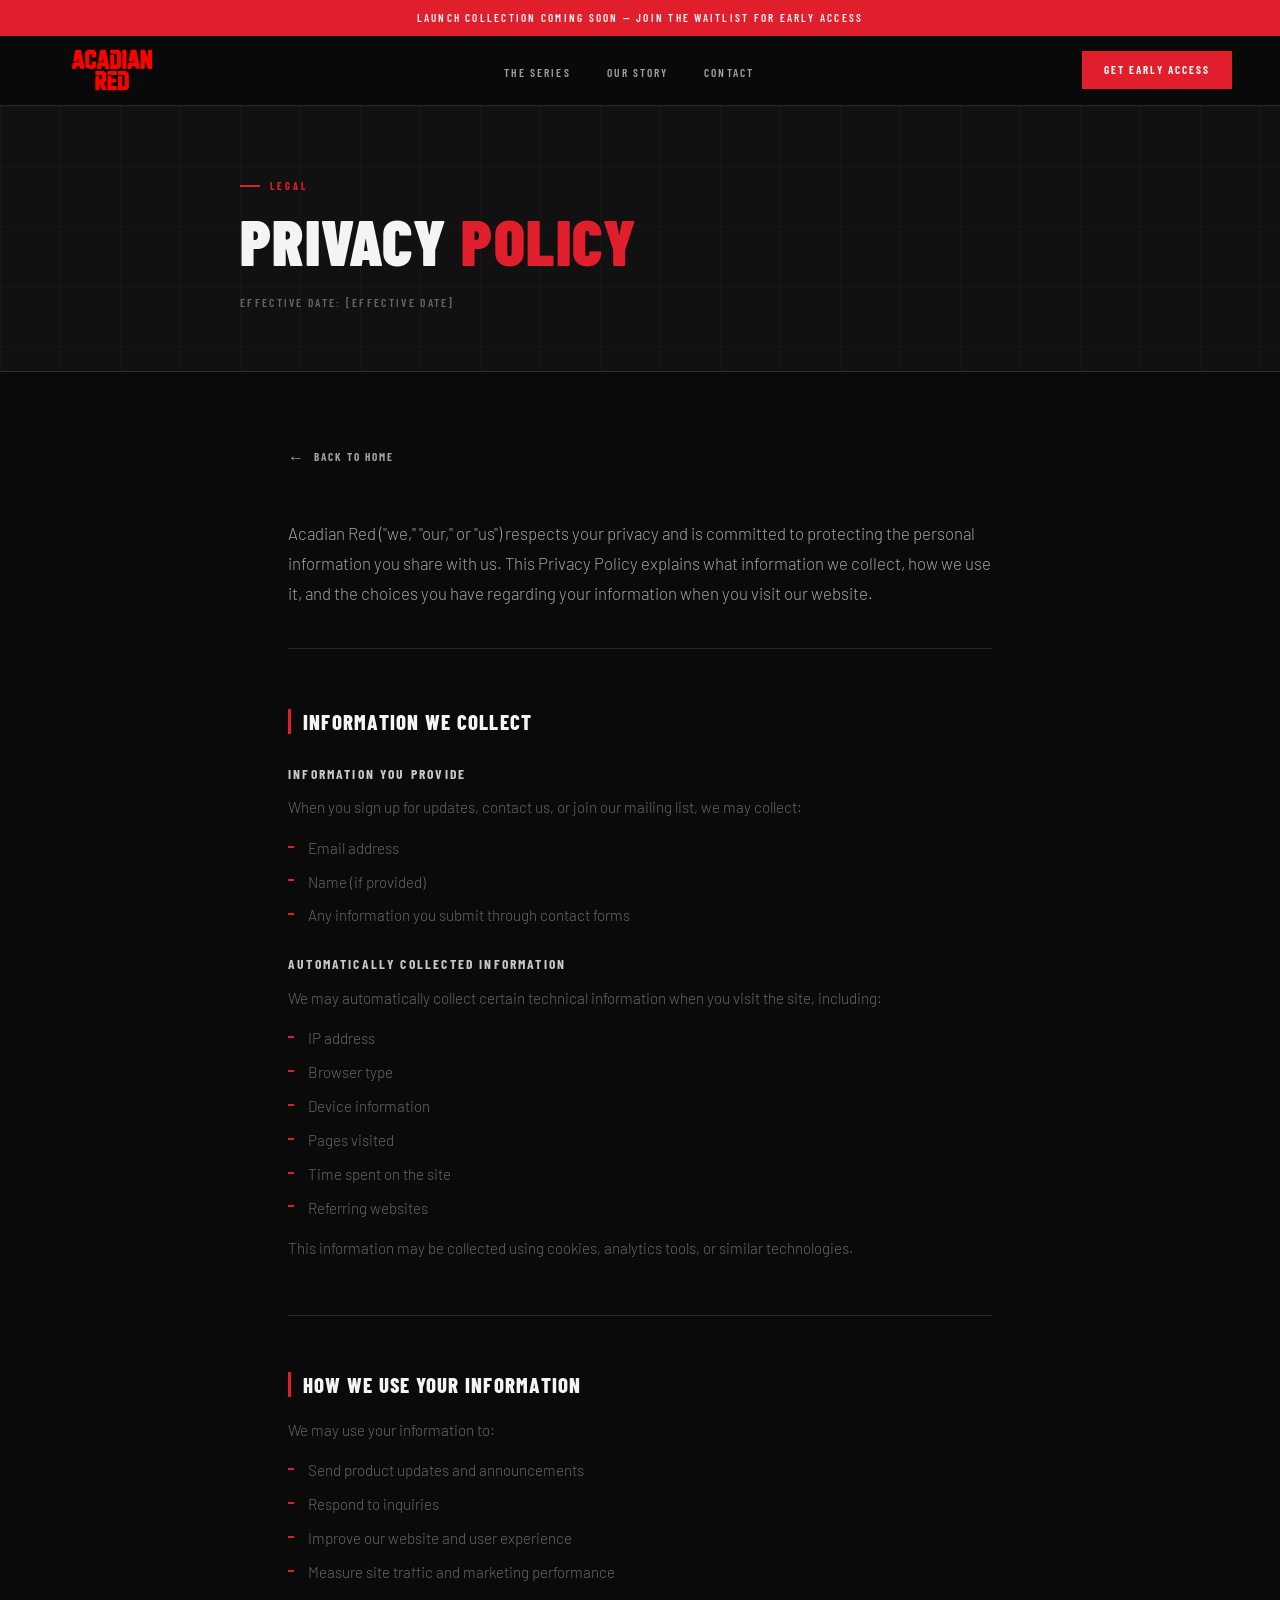
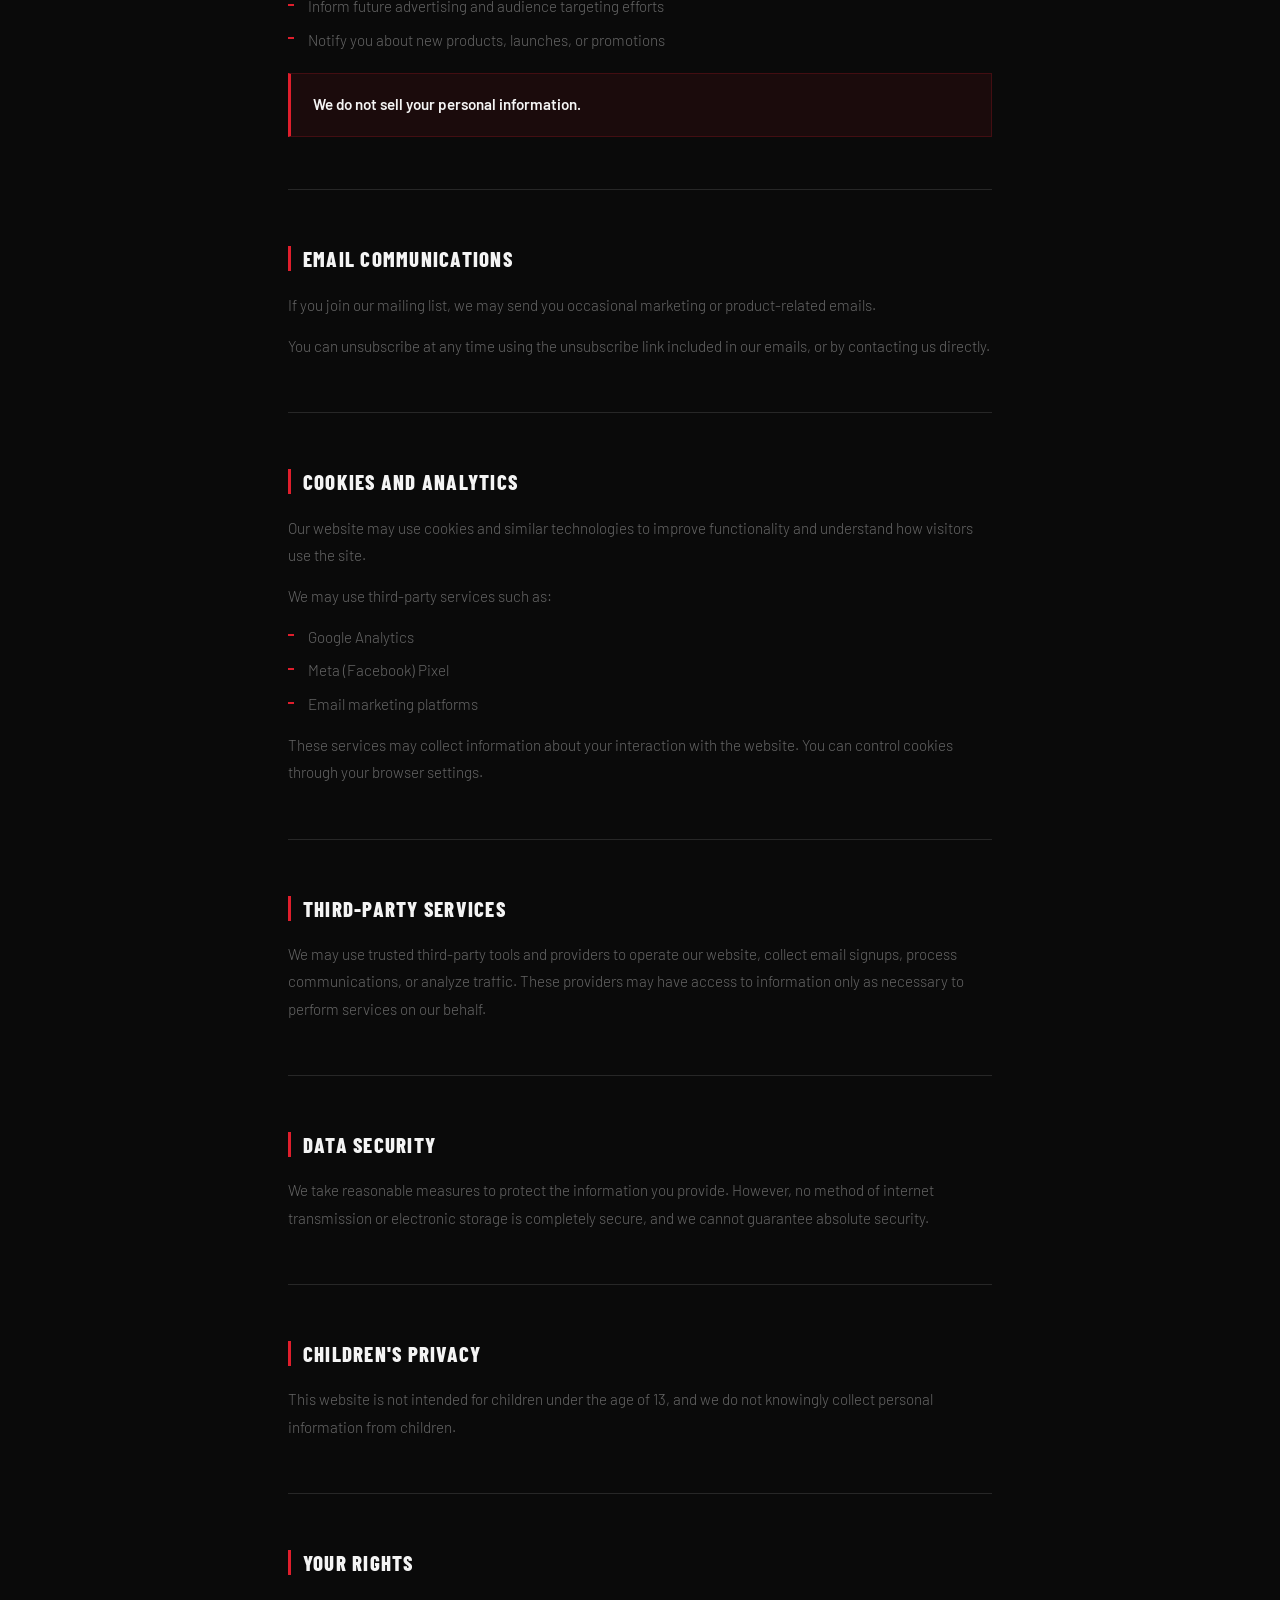
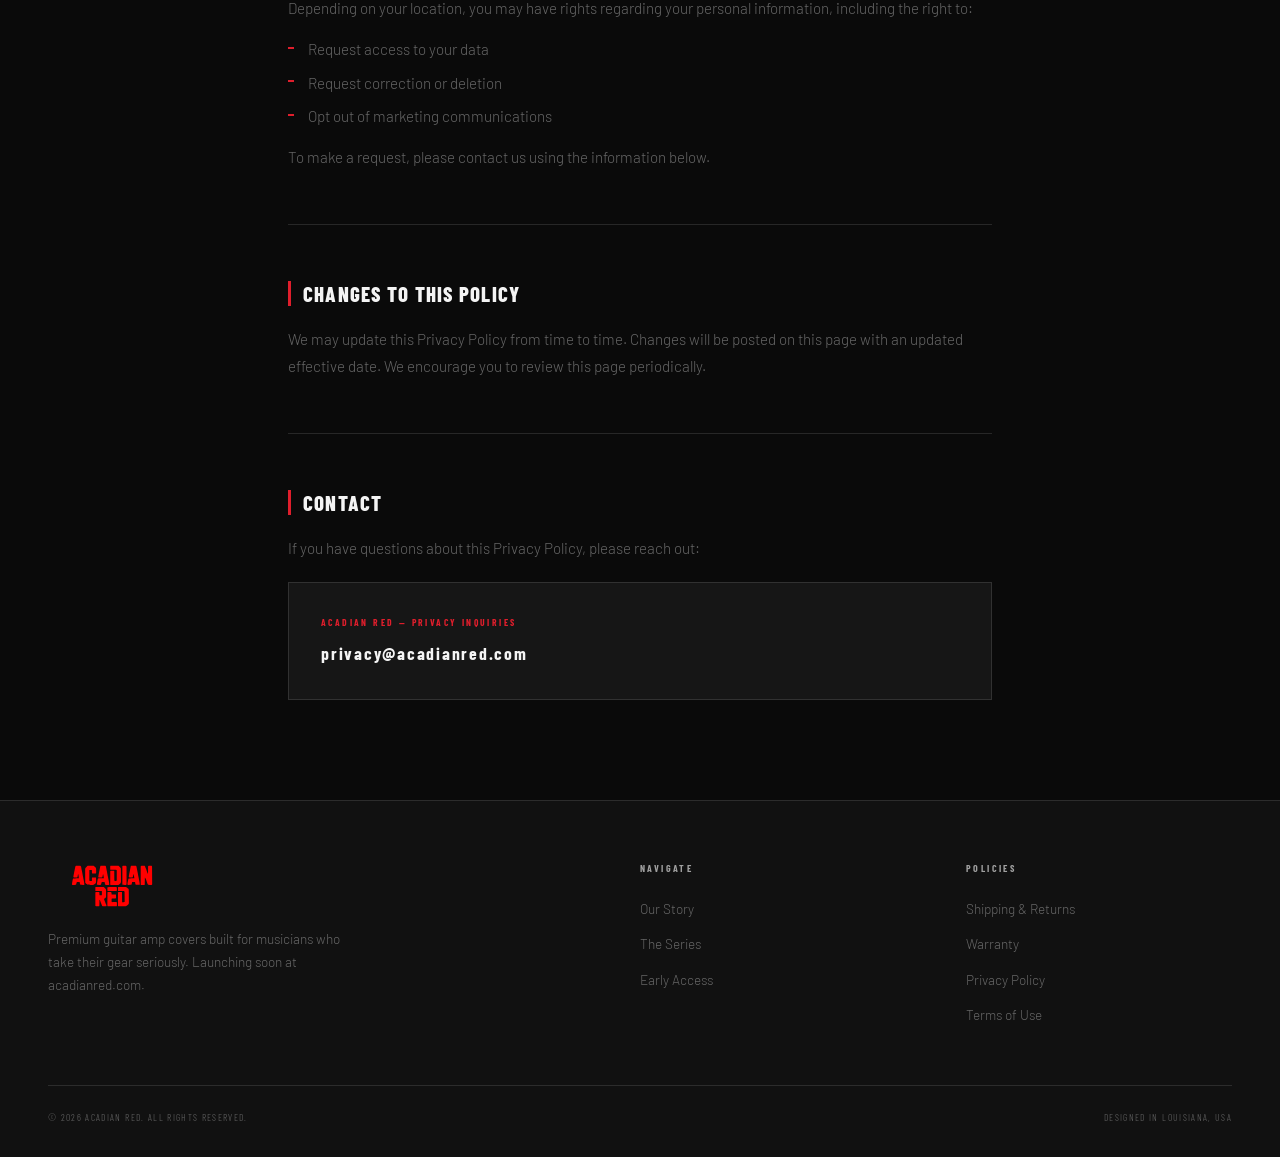
==== privacy-policy.html @ 5ce3f879 "Add privacy policy HTML file" ====
<!DOCTYPE html>
<html lang="en">
<head>
  <meta charset="UTF-8" />
  <meta name="viewport" content="width=device-width, initial-scale=1.0" />
  <title>Privacy Policy | Acadian Red</title>
  <meta name="description" content="Acadian Red Privacy Policy — how we collect, use, and protect your information." />

  <link rel="preconnect" href="https://fonts.googleapis.com" />
  <link rel="preconnect" href="https://fonts.gstatic.com" crossorigin />
  <link href="https://fonts.googleapis.com/css2?family=Barlow+Condensed:wght@300;400;500;600;700;800;900&family=Barlow:wght@300;400;500;600&display=swap" rel="stylesheet" />

  <link rel="stylesheet" href="styles.css" />

  <style>
    /* ── PAGE-SPECIFIC STYLES ───────────────────── */

    .policy-hero {
      background: var(--black-mid);
      border-bottom: 1px solid var(--silver-line);
      padding: 72px 48px 60px;
      position: relative;
      overflow: hidden;
    }

    .policy-hero::before {
      content: '';
      position: absolute;
      inset: 0;
      background-image:
        linear-gradient(rgba(200,200,200,0.03) 1px, transparent 1px),
        linear-gradient(90deg, rgba(200,200,200,0.03) 1px, transparent 1px);
      background-size: 60px 60px;
      pointer-events: none;
    }

    .policy-hero-inner {
      max-width: 800px;
      margin: 0 auto;
      position: relative;
      z-index: 1;
    }

    .policy-hero .section-label {
      margin-bottom: 14px;
    }

    .policy-hero h1 {
      font-family: var(--font-head);
      font-size: clamp(2.4rem, 5vw, 4rem);
      font-weight: 900;
      text-transform: uppercase;
      letter-spacing: 0.02em;
      color: var(--white);
      line-height: 1;
      margin-bottom: 20px;
    }

    .policy-hero h1 span { color: var(--red); }

    .policy-effective {
      font-family: var(--font-head);
      font-size: 0.72rem;
      font-weight: 600;
      letter-spacing: 0.2em;
      text-transform: uppercase;
      color: var(--smoke);
    }

    /* ── POLICY BODY ────────────────────────────── */
    .policy-body {
      max-width: 800px;
      margin: 0 auto;
      padding: 72px 48px 100px;
    }

    .policy-intro {
      font-size: 1.05rem;
      color: var(--silver-mid);
      line-height: 1.8;
      margin-bottom: 56px;
      padding-bottom: 40px;
      border-bottom: 1px solid var(--silver-line);
    }

    /* Section blocks */
    .policy-section {
      margin-bottom: 52px;
    }

    .policy-section:last-child {
      margin-bottom: 0;
    }

    .policy-section-title {
      font-family: var(--font-head);
      font-size: 1.3rem;
      font-weight: 800;
      letter-spacing: 0.06em;
      text-transform: uppercase;
      color: var(--white);
      margin-bottom: 16px;
      display: flex;
      align-items: center;
      gap: 12px;
    }

    .policy-section-title::before {
      content: '';
      display: block;
      width: 3px;
      height: 1.2em;
      background: var(--red);
      flex-shrink: 0;
    }

    .policy-subsection-title {
      font-family: var(--font-head);
      font-size: 0.85rem;
      font-weight: 700;
      letter-spacing: 0.16em;
      text-transform: uppercase;
      color: var(--silver);
      margin-bottom: 10px;
      margin-top: 24px;
    }

    .policy-text {
      font-size: 0.95rem;
      color: var(--smoke);
      line-height: 1.8;
      margin-bottom: 14px;
    }

    .policy-text:last-child { margin-bottom: 0; }

    .policy-list {
      list-style: none;
      margin: 10px 0 14px;
      display: flex;
      flex-direction: column;
      gap: 8px;
    }

    .policy-list li {
      font-size: 0.95rem;
      color: var(--smoke);
      line-height: 1.7;
      padding-left: 20px;
      position: relative;
    }

    .policy-list li::before {
      content: '';
      position: absolute;
      left: 0;
      top: 0.65em;
      width: 6px;
      height: 2px;
      background: var(--red);
    }

    /* Highlight box */
    .policy-highlight {
      background: rgba(224,30,44,0.08);
      border: 1px solid rgba(224,30,44,0.2);
      border-left: 3px solid var(--red);
      padding: 18px 22px;
      margin: 20px 0;
    }

    .policy-highlight p {
      font-size: 0.95rem;
      color: var(--silver-mid);
      line-height: 1.7;
      margin: 0;
    }

    .policy-highlight strong {
      color: var(--white);
      font-weight: 600;
    }

    /* Contact block */
    .policy-contact {
      background: var(--black-card);
      border: 1px solid var(--silver-line);
      padding: 32px;
      margin-top: 20px;
    }

    .policy-contact .label {
      font-family: var(--font-head);
      font-size: 0.6rem;
      font-weight: 700;
      letter-spacing: 0.25em;
      text-transform: uppercase;
      color: var(--red);
      margin-bottom: 8px;
    }

    .policy-contact a {
      font-family: var(--font-head);
      font-size: 1.1rem;
      font-weight: 700;
      letter-spacing: 0.1em;
      color: var(--white);
      text-decoration: none;
      transition: color 0.2s;
    }

    .policy-contact a:hover { color: var(--red); }

    /* Divider between sections */
    .policy-divider {
      height: 1px;
      background: var(--silver-line);
      margin: 52px 0;
    }

    /* Back link */
    .back-link {
      display: inline-flex;
      align-items: center;
      gap: 8px;
      font-family: var(--font-head);
      font-size: 0.7rem;
      font-weight: 700;
      letter-spacing: 0.18em;
      text-transform: uppercase;
      color: var(--silver-mid);
      text-decoration: none;
      margin-bottom: 48px;
      transition: color 0.2s;
    }

    .back-link:hover { color: var(--white); }

    .back-link::before {
      content: '←';
      font-size: 1rem;
    }

    /* ── RESPONSIVE ─────────────────────────────── */
    @media (max-width: 720px) {
      .policy-hero  { padding: 48px 24px 40px; }
      .policy-body  { padding: 48px 24px 72px; }
    }
  </style>
</head>
<body>

  <!-- ── ANNOUNCE BAR ───────────────────────────── -->
  <div class="announce">Launch Collection Coming Soon — Join the Waitlist for Early Access</div>

  <!-- ── NAV ───────────────────────────────────── -->
  <nav>
    <a href="index.html" class="nav-logo">
      <img src="assets/acadianred_redlogo.svg" alt="Acadian Red" class="logo-mark" />
    </a>
    <ul class="nav-links">
      <li><a href="index.html#products">The Series</a></li>
      <li><a href="index.html#story">Our Story</a></li>
      <li><a href="index.html#notify">Contact</a></li>
    </ul>
    <a href="index.html#notify" class="nav-cta">Get Early Access</a>
    <button class="nav-hamburger" id="hamburger" aria-label="Open menu" onclick="toggleMenu()">
      <span></span><span></span><span></span>
    </button>
  </nav>

  <!-- Mobile drawer -->
  <div class="mobile-menu" id="mobile-menu">
    <a href="index.html#products" onclick="closeMenu()">The Series</a>
    <a href="index.html#story"    onclick="closeMenu()">Our Story</a>
    <a href="index.html#notify"   onclick="closeMenu()">Contact</a>
    <a href="index.html#notify"   onclick="closeMenu()" class="mobile-cta">Get Early Access</a>
  </div>

  <!-- ── HERO ──────────────────────────────────── -->
  <div class="policy-hero">
    <div class="policy-hero-inner">
      <div class="section-label">Legal</div>
      <h1>Privacy <span>Policy</span></h1>
      <p class="policy-effective">Effective Date: [Effective Date]</p>
    </div>
  </div>

  <!-- ── POLICY BODY ────────────────────────────── -->
  <main class="policy-body">

    <a href="index.html" class="back-link">Back to Home</a>

    <p class="policy-intro">
      Acadian Red ("we," "our," or "us") respects your privacy and is committed to protecting the personal information you share with us. This Privacy Policy explains what information we collect, how we use it, and the choices you have regarding your information when you visit our website.
    </p>

    <!-- 1. Information We Collect -->
    <div class="policy-section">
      <h2 class="policy-section-title">Information We Collect</h2>

      <h3 class="policy-subsection-title">Information You Provide</h3>
      <p class="policy-text">When you sign up for updates, contact us, or join our mailing list, we may collect:</p>
      <ul class="policy-list">
        <li>Email address</li>
        <li>Name (if provided)</li>
        <li>Any information you submit through contact forms</li>
      </ul>

      <h3 class="policy-subsection-title">Automatically Collected Information</h3>
      <p class="policy-text">We may automatically collect certain technical information when you visit the site, including:</p>
      <ul class="policy-list">
        <li>IP address</li>
        <li>Browser type</li>
        <li>Device information</li>
        <li>Pages visited</li>
        <li>Time spent on the site</li>
        <li>Referring websites</li>
      </ul>
      <p class="policy-text">This information may be collected using cookies, analytics tools, or similar technologies.</p>
    </div>

    <div class="policy-divider"></div>

    <!-- 2. How We Use Your Information -->
    <div class="policy-section">
      <h2 class="policy-section-title">How We Use Your Information</h2>
      <p class="policy-text">We may use your information to:</p>
      <ul class="policy-list">
        <li>Send product updates and announcements</li>
        <li>Respond to inquiries</li>
        <li>Improve our website and user experience</li>
        <li>Measure site traffic and marketing performance</li>
        <li>Inform future advertising and audience targeting efforts</li>
        <li>Notify you about new products, launches, or promotions</li>
      </ul>

      <div class="policy-highlight">
        <p><strong>We do not sell your personal information.</strong></p>
      </div>
    </div>

    <div class="policy-divider"></div>

    <!-- 3. Email Communications -->
    <div class="policy-section">
      <h2 class="policy-section-title">Email Communications</h2>
      <p class="policy-text">If you join our mailing list, we may send you occasional marketing or product-related emails.</p>
      <p class="policy-text">You can unsubscribe at any time using the unsubscribe link included in our emails, or by contacting us directly.</p>
    </div>

    <div class="policy-divider"></div>

    <!-- 4. Cookies and Analytics -->
    <div class="policy-section">
      <h2 class="policy-section-title">Cookies and Analytics</h2>
      <p class="policy-text">Our website may use cookies and similar technologies to improve functionality and understand how visitors use the site.</p>
      <p class="policy-text">We may use third-party services such as:</p>
      <ul class="policy-list">
        <li>Google Analytics</li>
        <li>Meta (Facebook) Pixel</li>
        <li>Email marketing platforms</li>
      </ul>
      <p class="policy-text">These services may collect information about your interaction with the website. You can control cookies through your browser settings.</p>
    </div>

    <div class="policy-divider"></div>

    <!-- 5. Third-Party Services -->
    <div class="policy-section">
      <h2 class="policy-section-title">Third-Party Services</h2>
      <p class="policy-text">We may use trusted third-party tools and providers to operate our website, collect email signups, process communications, or analyze traffic. These providers may have access to information only as necessary to perform services on our behalf.</p>
    </div>

    <div class="policy-divider"></div>

    <!-- 6. Data Security -->
    <div class="policy-section">
      <h2 class="policy-section-title">Data Security</h2>
      <p class="policy-text">We take reasonable measures to protect the information you provide. However, no method of internet transmission or electronic storage is completely secure, and we cannot guarantee absolute security.</p>
    </div>

    <div class="policy-divider"></div>

    <!-- 7. Children's Privacy -->
    <div class="policy-section">
      <h2 class="policy-section-title">Children's Privacy</h2>
      <p class="policy-text">This website is not intended for children under the age of 13, and we do not knowingly collect personal information from children.</p>
    </div>

    <div class="policy-divider"></div>

    <!-- 8. Your Rights -->
    <div class="policy-section">
      <h2 class="policy-section-title">Your Rights</h2>
      <p class="policy-text">Depending on your location, you may have rights regarding your personal information, including the right to:</p>
      <ul class="policy-list">
        <li>Request access to your data</li>
        <li>Request correction or deletion</li>
        <li>Opt out of marketing communications</li>
      </ul>
      <p class="policy-text">To make a request, please contact us using the information below.</p>
    </div>

    <div class="policy-divider"></div>

    <!-- 9. Changes -->
    <div class="policy-section">
      <h2 class="policy-section-title">Changes to This Policy</h2>
      <p class="policy-text">We may update this Privacy Policy from time to time. Changes will be posted on this page with an updated effective date. We encourage you to review this page periodically.</p>
    </div>

    <div class="policy-divider"></div>

    <!-- 10. Contact -->
    <div class="policy-section">
      <h2 class="policy-section-title">Contact</h2>
      <p class="policy-text">If you have questions about this Privacy Policy, please reach out:</p>
      <div class="policy-contact">
        <div class="label">Acadian Red — Privacy Inquiries</div>
        <a href="mailto:privacy@acadianred.com">privacy@acadianred.com</a>
      </div>
    </div>

  </main>

  <!-- ── FOOTER ─────────────────────────────────── -->
  <footer>
    <div class="footer-top">
      <div class="footer-brand">
        <a href="index.html" class="nav-logo">
          <img src="assets/acadianred_redlogo.svg" alt="Acadian Red" class="logo-mark" />
        </a>
        <p>Premium guitar amp covers built for musicians who take their gear seriously. Launching soon at acadianred.com.</p>
      </div>
      <div>
        <div class="footer-col-title">Navigate</div>
        <ul class="footer-links">
          <li><a href="index.html#story">Our Story</a></li>
          <li><a href="index.html#products">The Series</a></li>
          <li><a href="index.html#notify">Early Access</a></li>
        </ul>
      </div>
      <div>
        <div class="footer-col-title">Policies</div>
        <ul class="footer-links">
          <li><a href="#">Shipping &amp; Returns</a></li>
          <li><a href="#">Warranty</a></li>
          <li><a href="privacy-policy.html">Privacy Policy</a></li>
          <li><a href="#">Terms of Use</a></li>
        </ul>
      </div>
    </div>
    <div class="footer-bottom">
      <p>© 2026 Acadian Red. All rights reserved.</p>
      <p>Designed in Louisiana, USA</p>
    </div>
  </footer>

  <script>
    function toggleMenu() {
      document.getElementById('hamburger').classList.toggle('open');
      document.getElementById('mobile-menu').classList.toggle('open');
    }
    function closeMenu() {
      document.getElementById('hamburger').classList.remove('open');
      document.getElementById('mobile-menu').classList.remove('open');
    }
  </script>

</body>
</html>
---- styles.css ----
/* ── TOKENS ─────────────────────────────────────── */
:root {
  --red:        #E01E2C;
  --red-dark:   #B01520;
  --silver:     #C8C8C8;
  --silver-mid: #A0A0A0;
  --silver-line:rgba(200,200,200,0.15);
  --black:      #0A0A0A;
  --black-mid:  #111111;
  --black-card: #161616;
  --black-card2:#1E1E1E;
  --smoke:      #666666;
  --white:      #F4F4F4;
  --font-head: 'Barlow Condensed', sans-serif;
  --font-body: 'Barlow', sans-serif;
}

/* ── RESET ──────────────────────────────────────── */
*, *::before, *::after { box-sizing: border-box; margin: 0; padding: 0; }
html { scroll-behavior: smooth; }
body {
  background: var(--black);
  color: var(--white);
  font-family: var(--font-body);
  font-weight: 300;
  line-height: 1.6;
  overflow-x: hidden;
}

/* ── ANNOUNCE BAR ───────────────────────────────── */
.announce {
  background: var(--red);
  color: var(--white);
  font-family: var(--font-head);
  font-size: 0.7rem;
  font-weight: 600;
  letter-spacing: 0.2em;
  text-transform: uppercase;
  text-align: center;
  padding: 9px 20px;
  /* Fix: ensure it fills 100% width with no overflow */
  width: 100%;
  display: block;
}

/* ── NAV ────────────────────────────────────────── */
nav {
  position: sticky;
  top: 0;
  z-index: 100;
  background: rgba(10,10,10,0.97);
  backdrop-filter: blur(16px);
  border-bottom: 1px solid var(--silver-line);
  display: flex;
  align-items: center;
  justify-content: space-between;
  padding: 0 48px;
  height: 70px;
  /* Fix: prevent nav items from overflowing */
  width: 100%;
  overflow: hidden;
}

.nav-logo {
  display: flex;
  align-items: center;
  gap: 14px;
  text-decoration: none;
  flex-shrink: 0;
}

.logo-mark {
  height: 50px;
  width: auto;
  flex-shrink: 0;
  object-fit: contain;
}

.logo-text {
  font-family: var(--font-head);
  font-size: 1.1rem;
  font-weight: 800;
  letter-spacing: 0.18em;
  text-transform: uppercase;
  color: var(--white);
}

.logo-text span { color: var(--red); }

.nav-links {
  display: flex;
  gap: 36px;
  list-style: none;
}

.nav-links a {
  font-family: var(--font-head);
  font-size: 0.72rem;
  font-weight: 600;
  letter-spacing: 0.18em;
  text-transform: uppercase;
  color: var(--silver-mid);
  text-decoration: none;
  transition: color 0.2s;
}

.nav-links a:hover { color: var(--white); }

.nav-cta {
  font-family: var(--font-head);
  font-size: 0.7rem;
  font-weight: 700;
  letter-spacing: 0.18em;
  text-transform: uppercase;
  color: var(--white);
  background: var(--red);
  padding: 10px 22px;
  text-decoration: none;
  transition: background 0.2s;
  flex-shrink: 0;
  white-space: nowrap;
}

.nav-cta:hover { background: var(--red-dark); }

/* Hamburger — hidden on desktop */
.nav-hamburger {
  display: none;
  flex-direction: column;
  justify-content: center;
  gap: 5px;
  background: none;
  border: none;
  cursor: pointer;
  padding: 6px;
  z-index: 110;
}

.nav-hamburger span {
  display: block;
  width: 24px;
  height: 2px;
  background: var(--white);
  transition: all 0.25s;
  transform-origin: center;
}

/* Hamburger → X when open */
.nav-hamburger.open span:nth-child(1) { transform: translateY(7px) rotate(45deg); }
.nav-hamburger.open span:nth-child(2) { opacity: 0; }
.nav-hamburger.open span:nth-child(3) { transform: translateY(-7px) rotate(-45deg); }

/* Mobile drawer */
.mobile-menu {
  display: none;
  position: fixed;
  top: 70px;
  left: 0;
  right: 0;
  background: rgba(10,10,10,0.98);
  border-bottom: 1px solid var(--silver-line);
  padding: 24px 28px;
  z-index: 99;
  flex-direction: column;
  gap: 0;
}

.mobile-menu.open { display: flex; }

.mobile-menu a {
  font-family: var(--font-head);
  font-size: 1.1rem;
  font-weight: 600;
  letter-spacing: 0.16em;
  text-transform: uppercase;
  color: var(--silver-mid);
  text-decoration: none;
  padding: 14px 0;
  border-bottom: 1px solid var(--silver-line);
  transition: color 0.2s;
}

.mobile-menu a:last-child { border-bottom: none; }
.mobile-menu a:hover { color: var(--white); }
.mobile-menu .mobile-cta {
  margin-top: 16px;
  background: var(--red);
  color: var(--white);
  text-align: center;
  padding: 14px;
  border-bottom: none;
}

/* ── HERO ───────────────────────────────────────── */
.hero {
  position: relative;
  min-height: 92vh;
  display: grid;
  grid-template-columns: 1fr 1fr;
  align-items: center;
  overflow: hidden;
  background: var(--black);
}

.hero::before {
  content: '';
  position: absolute;
  inset: 0;
  background-image:
    linear-gradient(rgba(200,200,200,0.04) 1px, transparent 1px),
    linear-gradient(90deg, rgba(200,200,200,0.04) 1px, transparent 1px);
  background-size: 60px 60px;
  mask-image: radial-gradient(ellipse 80% 80% at 50% 50%, black 30%, transparent 100%);
  pointer-events: none;
}

.hero-content {
  position: relative;
  z-index: 2;
  padding: 80px 60px 80px 96px;
}

.hero-eyebrow {
  font-family: var(--font-head);
  font-size: 0.7rem;
  font-weight: 600;
  letter-spacing: 0.3em;
  text-transform: uppercase;
  color: var(--red);
  margin-bottom: 20px;
  display: flex;
  align-items: center;
  gap: 12px;
}

.hero-title {
  font-family: var(--font-head);
  font-size: clamp(3.8rem, 7vw, 7rem);
  font-weight: 900;
  line-height: 0.9;
  letter-spacing: -0.01em;
  text-transform: uppercase;
  color: var(--white);
  margin-bottom: 20px;
}

.hero-title .accent { color: var(--red); }
.hero-title .silver { color: var(--silver); }

.hero-sub {
  font-family: var(--font-head);
  font-size: 1.1rem;
  font-weight: 400;
  letter-spacing: 0.14em;
  text-transform: uppercase;
  color: var(--silver-mid);
  margin-bottom: 32px;
}

.hero-desc {
  font-size: 1rem;
  color: var(--smoke);
  max-width: 500px;
  margin-bottom: 48px;
  line-height: 1.75;
}

.hero-actions {
  display: flex;
  gap: 14px;
  flex-wrap: wrap;
}

.hero-visual {
  position: relative;
  z-index: 2;
  display: flex;
  justify-content: center;
  align-items: center;
  padding: 40px;
}

.hero-render img {
  width: 100%;
  max-width: 560px;
}

/* ── BUTTONS ────────────────────────────────────── */
.btn-primary, .btn-ghost {
  font-family: var(--font-head);
  font-size: 0.75rem;
  font-weight: 700;
  letter-spacing: 0.22em;
  text-transform: uppercase;
  padding: 16px 40px;
  border: 2px solid;
  cursor: pointer;
  text-decoration: none;
  transition: all 0.2s;
  display: inline-block;
  text-align: center;
}

.btn-primary {
  background: var(--red);
  color: var(--white);
  border-color: var(--red);
}
.btn-primary:hover { background: var(--red-dark); border-color: var(--red-dark); }

.btn-ghost {
  background: transparent;
  color: var(--silver);
  border-color: rgba(200,200,200,0.3);
}
.btn-ghost:hover { border-color: var(--silver); color: var(--white); }

/* ── DIVIDER ────────────────────────────────────── */
.red-divider {
  height: 3px;
  background: linear-gradient(to right, var(--red) 0%, transparent 100%);
}

/* ── FEATURES STRIP ─────────────────────────────── */
.features-strip {
  background: var(--black-mid);
  border-top: 1px solid var(--silver-line);
  border-bottom: 1px solid var(--silver-line);
}

.features-inner {
  max-width: 1200px;
  margin: 0 auto;
  display: grid;
  grid-template-columns: repeat(4, 1fr);
}

.feature-item {
  padding: 44px 28px;
  border-right: 1px solid var(--silver-line);
  display: flex;
  flex-direction: column;
  gap: 10px;
}

.feature-item:last-child { border-right: none; }

.feature-num {
  font-family: var(--font-head);
  font-size: 2rem;
  font-weight: 900;
  color: var(--red);
  line-height: 1;
}

.feature-title {
  font-family: var(--font-head);
  font-size: 0.82rem;
  font-weight: 700;
  letter-spacing: 0.16em;
  text-transform: uppercase;
  color: var(--white);
}

.feature-desc {
  font-size: 0.83rem;
  color: var(--smoke);
  line-height: 1.6;
}

/* ── SECTION SHARED ─────────────────────────────── */
.section-label {
  font-family: var(--font-head);
  font-size: 0.65rem;
  font-weight: 700;
  letter-spacing: 0.3em;
  text-transform: uppercase;
  color: var(--red);
  margin-bottom: 12px;
  display: flex;
  align-items: center;
  gap: 10px;
}

.section-label::before {
  content: '';
  display: block;
  width: 20px;
  height: 2px;
  background: var(--red);
  flex-shrink: 0;
}

.section-title {
  font-family: var(--font-head);
  font-size: clamp(2rem, 4vw, 3rem);
  font-weight: 900;
  line-height: 1.0;
  text-transform: uppercase;
  color: var(--white);
  margin-bottom: 16px;
  letter-spacing: 0.02em;
}

.section-title .accent { color: var(--red); }
.section-title .silver { color: var(--silver); }

.section-body {
  font-size: 1rem;
  color: var(--smoke);
  line-height: 1.75;
  max-width: 620px;
}

/* ── PRODUCTS ───────────────────────────────────── */
.products-section {
  background: var(--black);
  padding: 90px 48px;
}

.products-header {
  max-width: 1200px;
  margin: 0 auto 56px;
}

.products-grid {
  max-width: 1200px;
  margin: 0 auto;
  display: grid;
  grid-template-columns: repeat(auto-fit, minmax(320px, 1fr));
  gap: 1px;
  background: var(--silver-line);
  border: 1px solid var(--silver-line);
}

/* ── PRODUCT CARD ───────────────────────────────── */
.product-card {
  background: var(--black-card);
  position: relative;
  overflow: hidden;
  display: flex;
  flex-direction: column;
  transition: background 0.25s;
}

.product-card:hover { background: var(--black-card2); }

.card-status {
  position: absolute;
  top: 14px; right: 14px;
  font-family: var(--font-head);
  font-size: 0.58rem;
  font-weight: 700;
  letter-spacing: 0.22em;
  text-transform: uppercase;
  background: var(--red);
  color: var(--white);
  padding: 5px 11px;
  z-index: 3;
}

/* ── CAROUSEL ───────────────────────────────────── */
.carousel {
  position: relative;
  height: 210px;
  background: #0E0E0E;
  overflow: hidden;
  border-bottom: 1px solid var(--silver-line);
}

.carousel-slide {
  position: absolute;
  inset: 0;
  display: flex;
  align-items: center;
  justify-content: center;
  opacity: 0;
  transition: opacity 0.45s ease;
}

.carousel-slide.active { opacity: 1; }

.carousel-controls {
  position: absolute;
  bottom: 10px;
  left: 50%;
  transform: translateX(-50%);
  display: flex;
  gap: 6px;
  z-index: 2;
}

.carousel-dot {
  width: 5px; height: 5px;
  border-radius: 50%;
  background: rgba(200,200,200,0.25);
  border: none;
  cursor: pointer;
  padding: 0;
  transition: background 0.2s;
}

.carousel-dot.active { background: var(--red); }

.carousel-arrow {
  position: absolute;
  top: 50%;
  transform: translateY(-50%);
  background: rgba(10,10,10,0.8);
  border: 1px solid var(--silver-line);
  color: var(--silver-mid);
  width: 30px; height: 30px;
  font-size: 1.1rem;
  cursor: pointer;
  display: flex;
  align-items: center;
  justify-content: center;
  transition: all 0.2s;
  z-index: 2;
}

.carousel-arrow:hover { background: var(--red); border-color: var(--red); color: var(--white); }
.carousel-arrow.prev { left: 8px; }
.carousel-arrow.next { right: 8px; }

/* ── CARD BODY ──────────────────────────────────── */
.card-body {
  padding: 24px;
  flex: 1;
  display: flex;
  flex-direction: column;
}

.card-size-badge {
  font-family: var(--font-head);
  font-size: 0.6rem;
  font-weight: 700;
  letter-spacing: 0.25em;
  text-transform: uppercase;
  color: var(--red);
  margin-bottom: 4px;
}

.card-name {
  font-family: var(--font-head);
  font-size: 1.6rem;
  font-weight: 900;
  letter-spacing: 0.04em;
  text-transform: uppercase;
  color: var(--white);
  margin-bottom: 3px;
}

.card-tagline {
  font-size: 0.82rem;
  color: var(--smoke);
  margin-bottom: 18px;
}

/* ── SIZE CHART ─────────────────────────────────── */
.size-chart {
  border: 1px solid var(--silver-line);
  margin-bottom: 18px;
  overflow: hidden;
}

.size-chart-head {
  background: rgba(224,30,44,0.1);
  display: grid;
  grid-template-columns: 1fr 1fr 1fr;
  padding: 7px 12px;
  border-bottom: 1px solid var(--silver-line);
}

.size-chart-head span {
  font-family: var(--font-head);
  font-size: 0.58rem;
  font-weight: 700;
  letter-spacing: 0.18em;
  text-transform: uppercase;
  color: var(--silver-mid);
}

.size-chart-row {
  display: grid;
  grid-template-columns: 1fr 1fr 1fr;
  padding: 7px 12px;
  border-top: 1px solid rgba(200,200,200,0.05);
}

.size-chart-row span { font-size: 0.8rem; color: var(--white); }
.size-chart-row:nth-child(even) { background: rgba(255,255,255,0.02); }

/* ── FITS ───────────────────────────────────────── */
.fits-label {
  font-family: var(--font-head);
  font-size: 0.6rem;
  font-weight: 700;
  letter-spacing: 0.22em;
  text-transform: uppercase;
  color: var(--silver-mid);
  margin-bottom: 10px;
}

.fits-list {
  display: flex;
  flex-wrap: wrap;
  gap: 5px;
  margin-bottom: 22px;
  flex: 1;
}

.fits-tag {
  font-family: var(--font-head);
  font-size: 0.65rem;
  font-weight: 500;
  letter-spacing: 0.06em;
  color: var(--white);
  background: rgba(224, 30, 44, 0.15);
  border: 1px solid rgba(224, 30, 44, 0.3);
  padding: 5px 11px;
  border-radius: 4px;
}

.card-notify {
  width: 100%;
  font-family: var(--font-head);
  font-size: 0.7rem;
  font-weight: 700;
  letter-spacing: 0.2em;
  text-transform: uppercase;
  background: transparent;
  color: var(--silver);
  border: 1px solid var(--silver-line);
  padding: 13px;
  cursor: pointer;
  transition: all 0.22s;
  margin-top: auto;
}

.card-notify:hover { background: var(--red); border-color: var(--red); color: var(--white); }

/* ── STORY ──────────────────────────────────────── */
.story-wrap {
  background: var(--black-mid);
  border-top: 1px solid var(--silver-line);
  border-bottom: 1px solid var(--silver-line);
}

.story-section {
  max-width: 1200px;
  margin: 0 auto;
  display: grid;
  grid-template-columns: 1fr 1fr;
  align-items: stretch;
}

.story-visual {
  background: var(--black);
  border-right: 1px solid var(--silver-line);
  display: flex;
  align-items: center;
  justify-content: center;
  min-height: 400px;
  position: relative;
  overflow: hidden;
}

.story-bg-text {
  position: absolute;
  font-family: var(--font-head);
  font-size: 13rem;
  font-weight: 900;
  color: var(--silver);
  opacity: 0.04;
  line-height: 1;
  letter-spacing: -0.05em;
  pointer-events: none;
}

.story-logo {
  position: relative;
  z-index: 1;
}

.story-content {
  padding: 72px 60px 72px 80px;
}

.story-content .section-label { margin-bottom: 16px; }
.story-content .section-title { margin-bottom: 24px; }

/* ── EMAIL ──────────────────────────────────────── */
.email-section {
  background: var(--red);
  padding: 80px 48px;
  text-align: center;
  position: relative;
  overflow: hidden;
}

.email-section::before {
  content: '';
  position: absolute;
  inset: 0;
  background-image:
    linear-gradient(rgba(0,0,0,0.1) 1px, transparent 1px),
    linear-gradient(90deg, rgba(0,0,0,0.1) 1px, transparent 1px);
  background-size: 40px 40px;
}

.email-inner {
  position: relative;
  z-index: 1;
  max-width: 540px;
  margin: 0 auto;
}

.email-section .section-label { justify-content: center; color: rgba(255,255,255,0.85); }
.email-section .section-label::before { background: rgba(255,255,255,0.5); }
.email-section .section-title { color: var(--white); margin-bottom: 20px; }
.email-section .section-body {
  color: rgba(255,255,255,0.92);
  font-size: 1.02rem;
  line-height: 1.65;
  margin-bottom: 36px;
}

.email-form {
  display: flex;
  max-width: 440px;
  margin: 0 auto;
}

.email-input {
  flex: 1;
  background: rgba(0,0,0,0.25);
  border: 2px solid rgba(255,255,255,0.3);
  border-right: none;
  color: var(--white);
  font-family: var(--font-body);
  font-size: 0.9rem;
  padding: 14px 18px;
  outline: none;
}

.email-input::placeholder { color: rgba(255,255,255,0.55); }

.email-submit {
  font-family: var(--font-head);
  font-size: 0.72rem;
  font-weight: 700;
  letter-spacing: 0.18em;
  text-transform: uppercase;
  background: var(--black);
  color: var(--white);
  border: 2px solid var(--black);
  padding: 14px 26px;
  cursor: pointer;
  transition: all 0.2s;
  white-space: nowrap;
}

.email-submit:hover { background: #222; }

/* ── FOOTER ─────────────────────────────────────── */
footer {
  background: var(--black-mid);
  padding: 60px 48px 32px;
  border-top: 1px solid var(--silver-line);
}

.footer-top {
  display: grid;
  grid-template-columns: 2fr 1fr 1fr;
  gap: 60px;
  max-width: 1200px;
  margin: 0 auto 48px;
}

.footer-brand {
  display: flex;
  flex-direction: column;
  gap: 16px;
}

.footer-brand .nav-logo {
  display: inline-flex;
}

.footer-brand p {
  font-size: 0.85rem;
  color: var(--smoke);
  line-height: 1.7;
  max-width: 300px;
  /* Fix: left-align text under logo */
  text-align: left;
}

.footer-col-title {
  font-family: var(--font-head);
  font-size: 0.62rem;
  font-weight: 700;
  letter-spacing: 0.24em;
  text-transform: uppercase;
  color: var(--silver-mid);
  margin-bottom: 18px;
}

.footer-links { list-style: none; }
.footer-links li { margin-bottom: 10px; }
.footer-links a { font-size: 0.85rem; color: var(--smoke); text-decoration: none; transition: color 0.2s; }
.footer-links a:hover { color: var(--white); }

.footer-bottom {
  max-width: 1200px;
  margin: 0 auto;
  border-top: 1px solid var(--silver-line);
  padding-top: 24px;
  display: flex;
  justify-content: space-between;
  align-items: center;
}

.footer-bottom p {
  font-family: var(--font-head);
  font-size: 0.6rem;
  letter-spacing: 0.14em;
  text-transform: uppercase;
  color: var(--smoke);
}

/* ── MODAL ──────────────────────────────────────── */
.modal-overlay {
  display: none;
  position: fixed;
  inset: 0;
  background: rgba(0,0,0,0.88);
  z-index: 200;
  align-items: center;
  justify-content: center;
}

.modal-overlay.open { display: flex; }

.modal {
  background: var(--black-card2);
  border: 1px solid var(--silver-line);
  border-top: 3px solid var(--red);
  padding: 48px;
  max-width: 460px;
  width: 90%;
  position: relative;
}

.modal-close {
  position: absolute;
  top: 14px; right: 16px;
  background: none;
  border: none;
  color: var(--smoke);
  font-size: 1.5rem;
  cursor: pointer;
  line-height: 1;
}

.modal-close:hover { color: var(--white); }

.modal-product-name {
  font-family: var(--font-head);
  font-size: 0.62rem;
  font-weight: 700;
  letter-spacing: 0.24em;
  text-transform: uppercase;
  color: var(--red);
  margin-bottom: 6px;
}

.modal-title {
  font-family: var(--font-head);
  font-size: 1.8rem;
  font-weight: 900;
  letter-spacing: 0.04em;
  text-transform: uppercase;
  color: var(--white);
  margin-bottom: 6px;
}

.modal-sub {
  font-size: 0.88rem;
  color: var(--smoke);
  margin-bottom: 28px;
  line-height: 1.6;
}

.modal-form { display: flex; flex-direction: column; gap: 10px; }

.modal-input {
  background: rgba(255,255,255,0.04);
  border: 1px solid var(--silver-line);
  color: var(--white);
  font-family: var(--font-body);
  font-size: 0.9rem;
  padding: 13px 16px;
  outline: none;
  transition: border-color 0.2s;
}

.modal-input:focus { border-color: rgba(200,200,200,0.4); }
.modal-input::placeholder { color: var(--smoke); }

.modal-submit {
  font-family: var(--font-head);
  font-size: 0.72rem;
  font-weight: 700;
  letter-spacing: 0.2em;
  text-transform: uppercase;
  background: var(--red);
  color: var(--white);
  border: none;
  padding: 15px;
  cursor: pointer;
  transition: background 0.2s;
  margin-top: 4px;
}

.modal-submit:hover { background: var(--red-dark); }

.modal-success {
  display: none;
  text-align: center;
  padding: 24px 0;
}

.modal-success .check {
  font-family: var(--font-head);
  font-size: 3rem;
  font-weight: 900;
  color: var(--red);
  margin-bottom: 12px;
}

.modal-success p { color: var(--silver-mid); font-size: 0.9rem; line-height: 1.6; }

/* ── ANIMATIONS ─────────────────────────────────── */
.fade-up {
  opacity: 0;
  transform: translateY(28px);
  transition: opacity 0.65s ease, transform 0.65s ease;
}

.fade-up.visible { opacity: 1; transform: none; }


/* ═══════════════════════════════════════════════════
   RESPONSIVE — TABLET  ≤ 960px
   ═══════════════════════════════════════════════════ */
@media (max-width: 960px) {

  /* Nav */
  nav { padding: 0 20px; }
  .nav-links { display: none; }          /* hide desktop links */
  .nav-cta   { display: none; }          /* hide desktop CTA — replaced by mobile menu */
  .nav-hamburger { display: flex; }       /* show hamburger */

  /* Hero: stack vertically, image first on mobile */
  .hero {
    grid-template-columns: 1fr;
    grid-template-rows: auto auto;
    min-height: unset;
    padding: 0;
  }

  /* Render goes ABOVE the text on mobile */
  .hero-visual {
    order: -1;
    padding: 40px 24px 24px;
    justify-content: center;
  }

  .hero-render img {
    width: min(380px, 88vw);
  }

  .hero-content {
    padding: 16px 24px 60px;
    text-align: center;
  }

  /* Center logo/eyebrow on mobile */
  .hero-eyebrow { justify-content: center; }

  /* Buttons: equal width, stacked */
  .hero-actions {
    flex-direction: column;
    align-items: stretch;
    gap: 12px;
    width: 100%;
    max-width: 320px;
    margin: 0 auto;
  }

  .btn-primary,
  .btn-ghost {
    width: 100%;
    text-align: center;
    padding: 16px 20px;
  }

  /* Features */
  .features-inner { grid-template-columns: 1fr 1fr; }
  .feature-item { border-bottom: 1px solid var(--silver-line); }

  /* Products */
  .products-section { padding: 70px 20px; }

  /* Story */
  .story-section { grid-template-columns: 1fr; }
  .story-visual {
    min-height: 240px;
    border-right: none;
    border-bottom: 1px solid var(--silver-line);
  }
  .story-content { padding: 48px 28px; }

  /* Footer */
  .footer-top { grid-template-columns: 1fr; gap: 32px; }
  .footer-brand { align-items: flex-start; }
  footer { padding: 48px 24px 28px; }

  /* Email form */
  .email-form { flex-direction: column; max-width: 100%; }
  .email-input {
    border-right: 2px solid rgba(255,255,255,0.3);
    border-bottom: none;
  }
  .email-submit { border-top: 2px solid var(--black); }
}


/* ═══════════════════════════════════════════════════
   RESPONSIVE — MOBILE  ≤ 600px
   ═══════════════════════════════════════════════════ */
@media (max-width: 600px) {
  .features-inner { grid-template-columns: 1fr; }
  .products-grid  { grid-template-columns: 1fr; }
  .footer-bottom  { flex-direction: column; gap: 8px; text-align: center; }

  /* Announce bar — ensure no overflow */
  .announce {
    font-size: 0.62rem;
    letter-spacing: 0.12em;
    padding: 9px 12px;
  }
}

/* ── SOCIAL ICONS ───────────────────────────────── */
.social-links {
  display: flex;
  gap: 12px;
  margin-top: 4px;
}
 
.social-link {
  display: flex;
  align-items: center;
  justify-content: center;
  width: 36px;
  height: 36px;
  border: 1px solid var(--silver-line);
  background: transparent;
  transition: all 0.22s;
  flex-shrink: 0;
}
 
.social-link svg {
  width: 16px;
  height: 16px;
  fill: var(--silver-mid);
  transition: fill 0.22s;
}
 
.social-link:hover {
  border-color: var(--red);
  background: var(--red);
}
 
.social-link:hover svg {
  fill: var(--white);
}
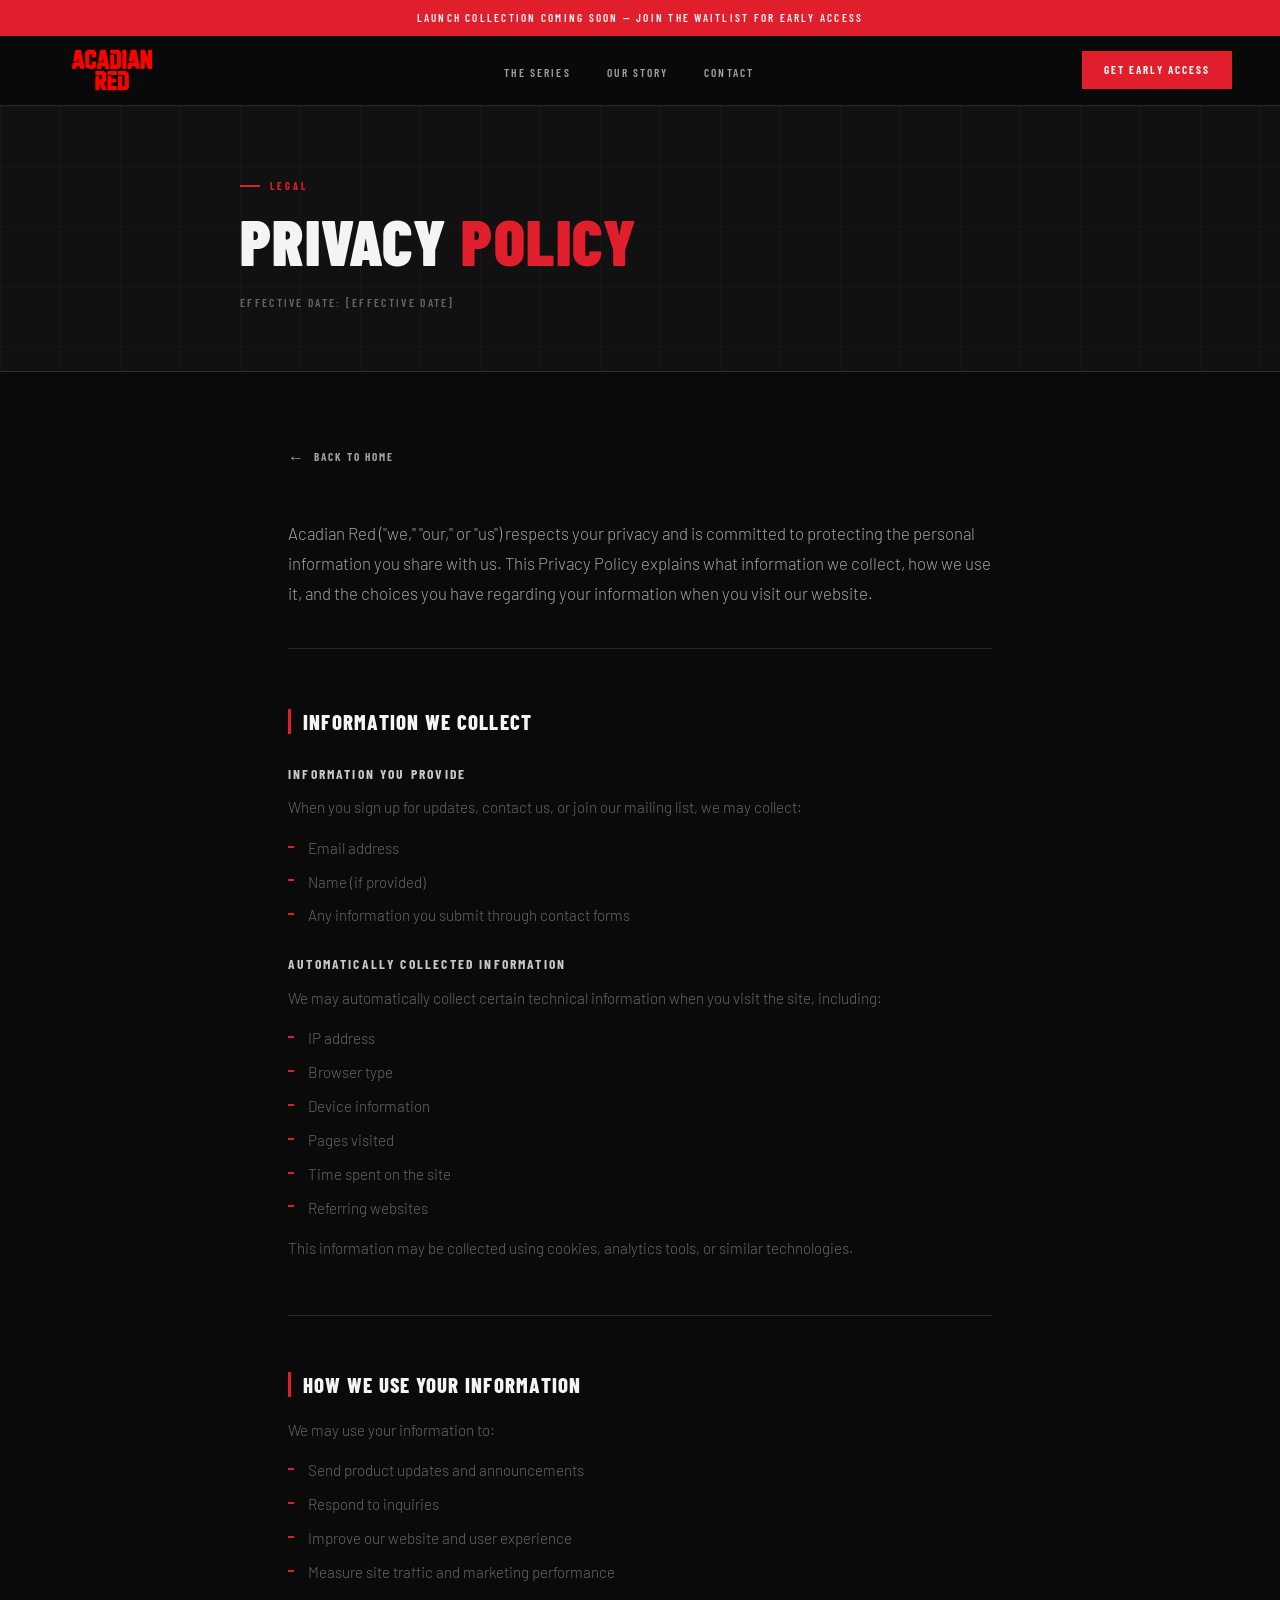
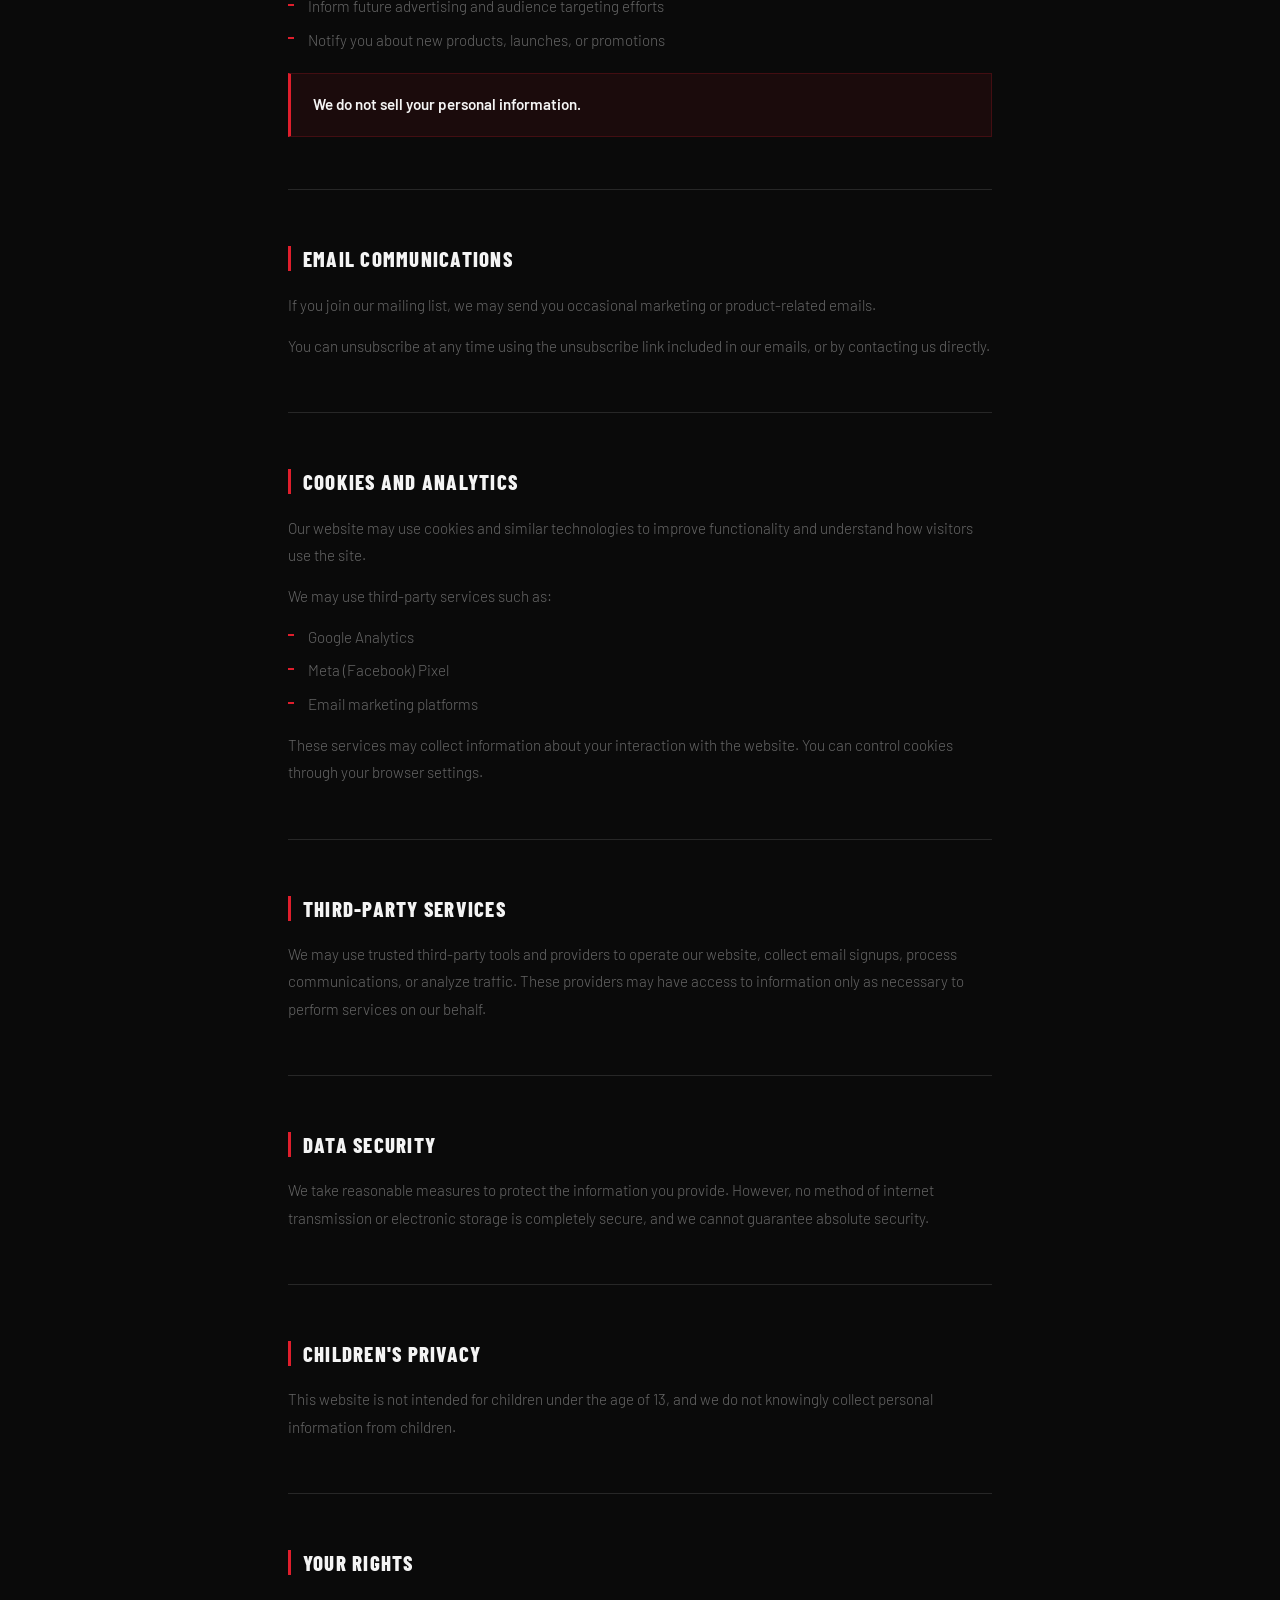
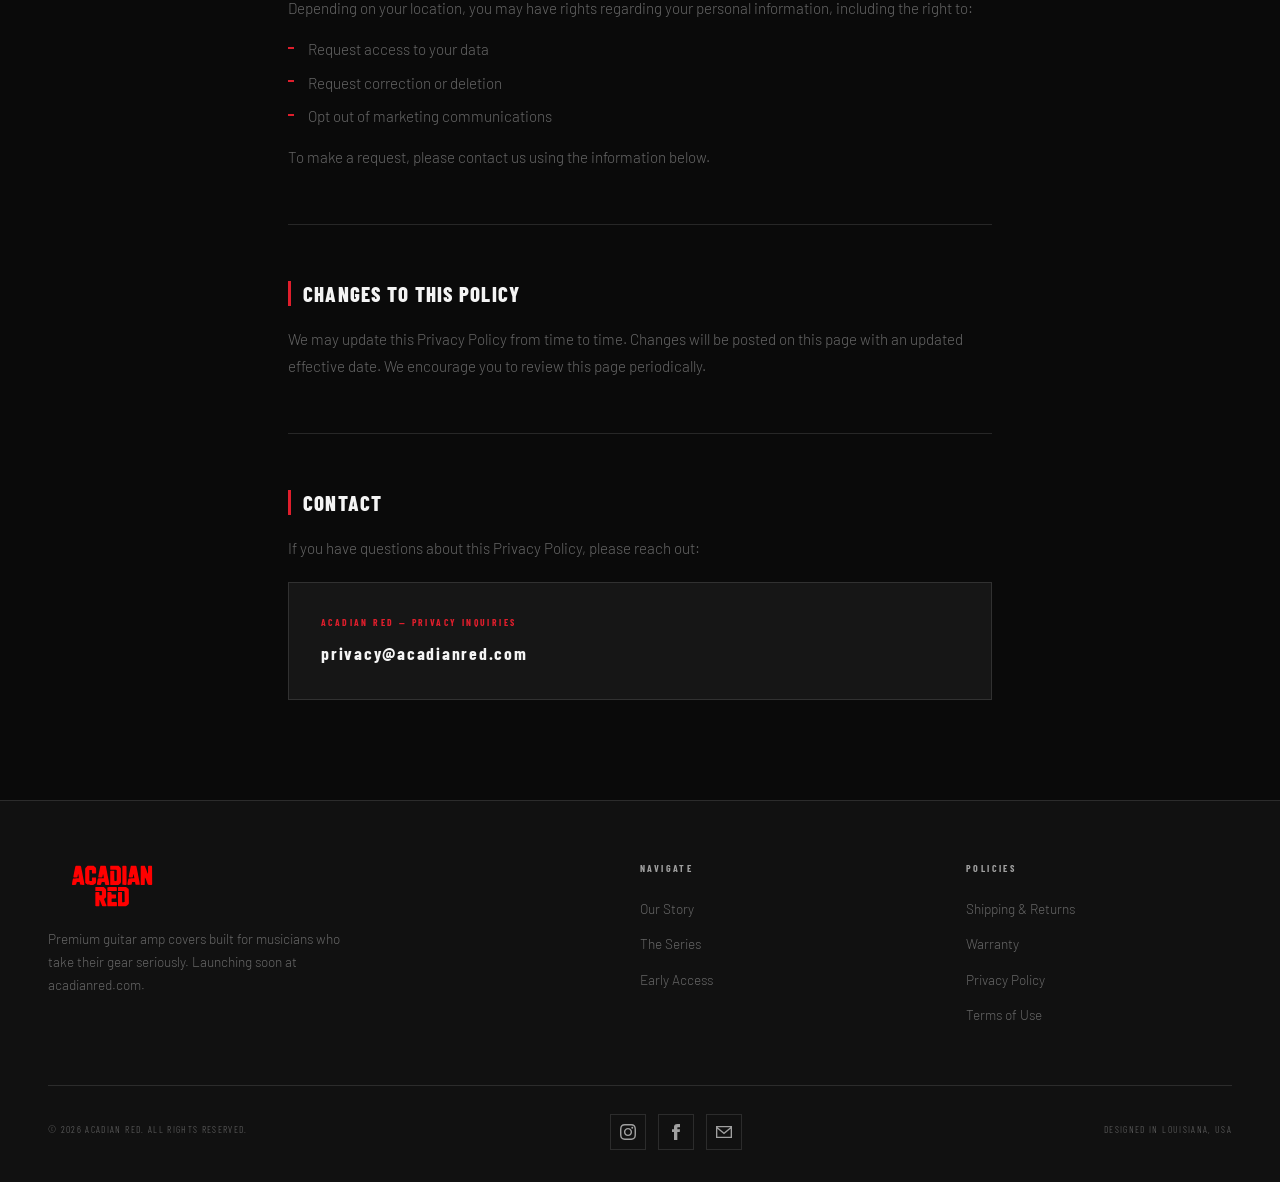
==== commit 850bdd9f: "Add social media links to privacy policy Added social media links for Instagram, Facebook, and Email" ====
--- a/privacy-policy.html
+++ b/privacy-policy.html
@@ -447,12 +447,38 @@
           <li><a href="#">Shipping &amp; Returns</a></li>
           <li><a href="#">Warranty</a></li>
           <li><a href="privacy-policy.html">Privacy Policy</a></li>
-          <li><a href="#">Terms of Use</a></li>
+           <li><a href="terms-of-use.html">Terms of Use</a></li>
         </ul>
       </div>
     </div>
     <div class="footer-bottom">
       <p>© 2026 Acadian Red. All rights reserved.</p>
+
+  <!-- Social Links Start -->
+     <div class="social-links">
+    <!-- Instagram -->
+    <a href="https://www.instagram.com/acadianred" class="social-link" aria-label="Instagram" target="_blank" rel="noopener noreferrer">
+      <svg viewBox="0 0 24 24">
+        <path d="M12 2.163c3.204 0 3.584.012 4.85.07 3.252.148 4.771 1.691 4.919 4.919.058 1.265.069 1.645.069 4.849 0 3.205-.012 3.584-.069 4.849-.149 3.225-1.664 4.771-4.919 4.919-1.266.058-1.644.07-4.85.07-3.204 0-3.584-.012-4.849-.07-3.26-.149-4.771-1.699-4.919-4.92-.058-1.265-.07-1.644-.07-4.849 0-3.204.013-3.583.07-4.849.149-3.227 1.664-4.771 4.919-4.919 1.266-.057 1.645-.069 4.849-.069zm0-2.163c-3.259 0-3.667.014-4.947.072-4.358.2-6.78 2.618-6.98 6.98-.059 1.281-.073 1.689-.073 4.948 0 3.259.014 3.668.072 4.948.2 4.358 2.618 6.78 6.98 6.98 1.281.058 1.689.072 4.948.072 3.259 0 3.668-.014 4.948-.072 4.354-.2 6.782-2.618 6.979-6.98.059-1.28.073-1.689.073-4.948 0-3.259-.014-3.667-.072-4.947-.196-4.354-2.617-6.78-6.979-6.98-1.281-.059-1.69-.073-4.949-.073zm0 5.838c-3.403 0-6.162 2.759-6.162 6.162s2.759 6.163 6.162 6.163 6.162-2.759 6.162-6.163c0-3.403-2.759-6.162-6.162-6.162zm0 10.162c-2.209 0-4-1.79-4-4 0-2.209 1.791-4 4-4s4 1.791 4 4c0 2.21-1.791 4-4 4zm6.406-11.845c-.796 0-1.441.645-1.441 1.44s.645 1.44 1.441 1.44c.795 0 1.439-.645 1.439-1.44s-.644-1.44-1.439-1.44z"/>
+      </svg>
+    </a>
+
+    <!-- Facebook -->
+    <a href="https://www.facebook.com/AcadianRed/" class="social-link" aria-label="Facebook" target="_blank" rel="noopener noreferrer">
+      <svg viewBox="0 0 24 24">
+        <path d="M9 8h-3v4h3v12h5v-12h3.642l.358-4h-4v-1.667c0-.955.192-1.333 1.115-1.333h2.885v-5h-3.808c-3.596 0-5.192 1.583-5.192 4.615v3.385z"/>
+      </svg>
+    </a>
+
+    <!-- Email -->
+    <a href="mailto:support@acadianred.com" class="social-link" aria-label="Email">
+      <svg viewBox="0 0 24 24">
+        <path d="M0 3v18h24v-18h-24zm21.518 2l-9.518 7.713-9.518-7.713h19.036zm-19.518 14v-11.817l10 8.104 10-8.104v11.817h-20z"/>
+      </svg>
+    </a>
+  </div>
+      <!-- Social Links End -->
+      
       <p>Designed in Louisiana, USA</p>
     </div>
   </footer>
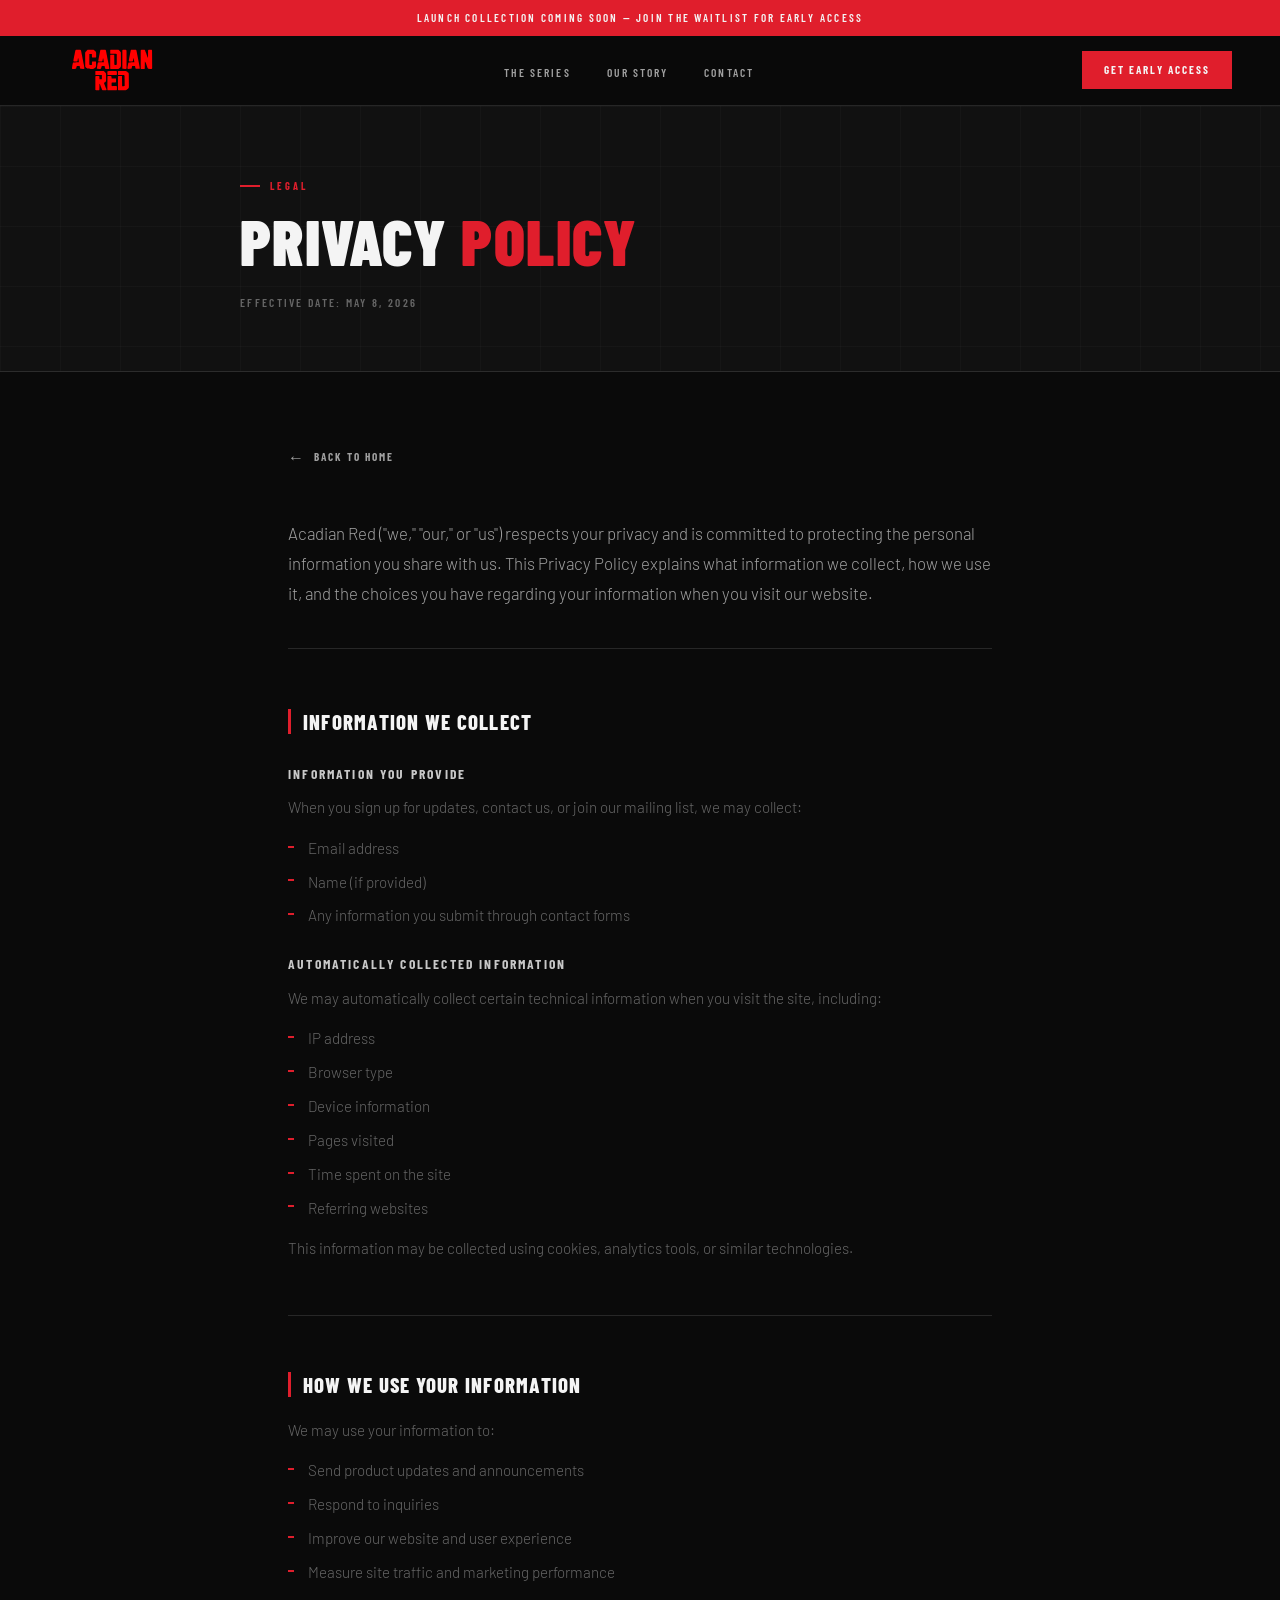
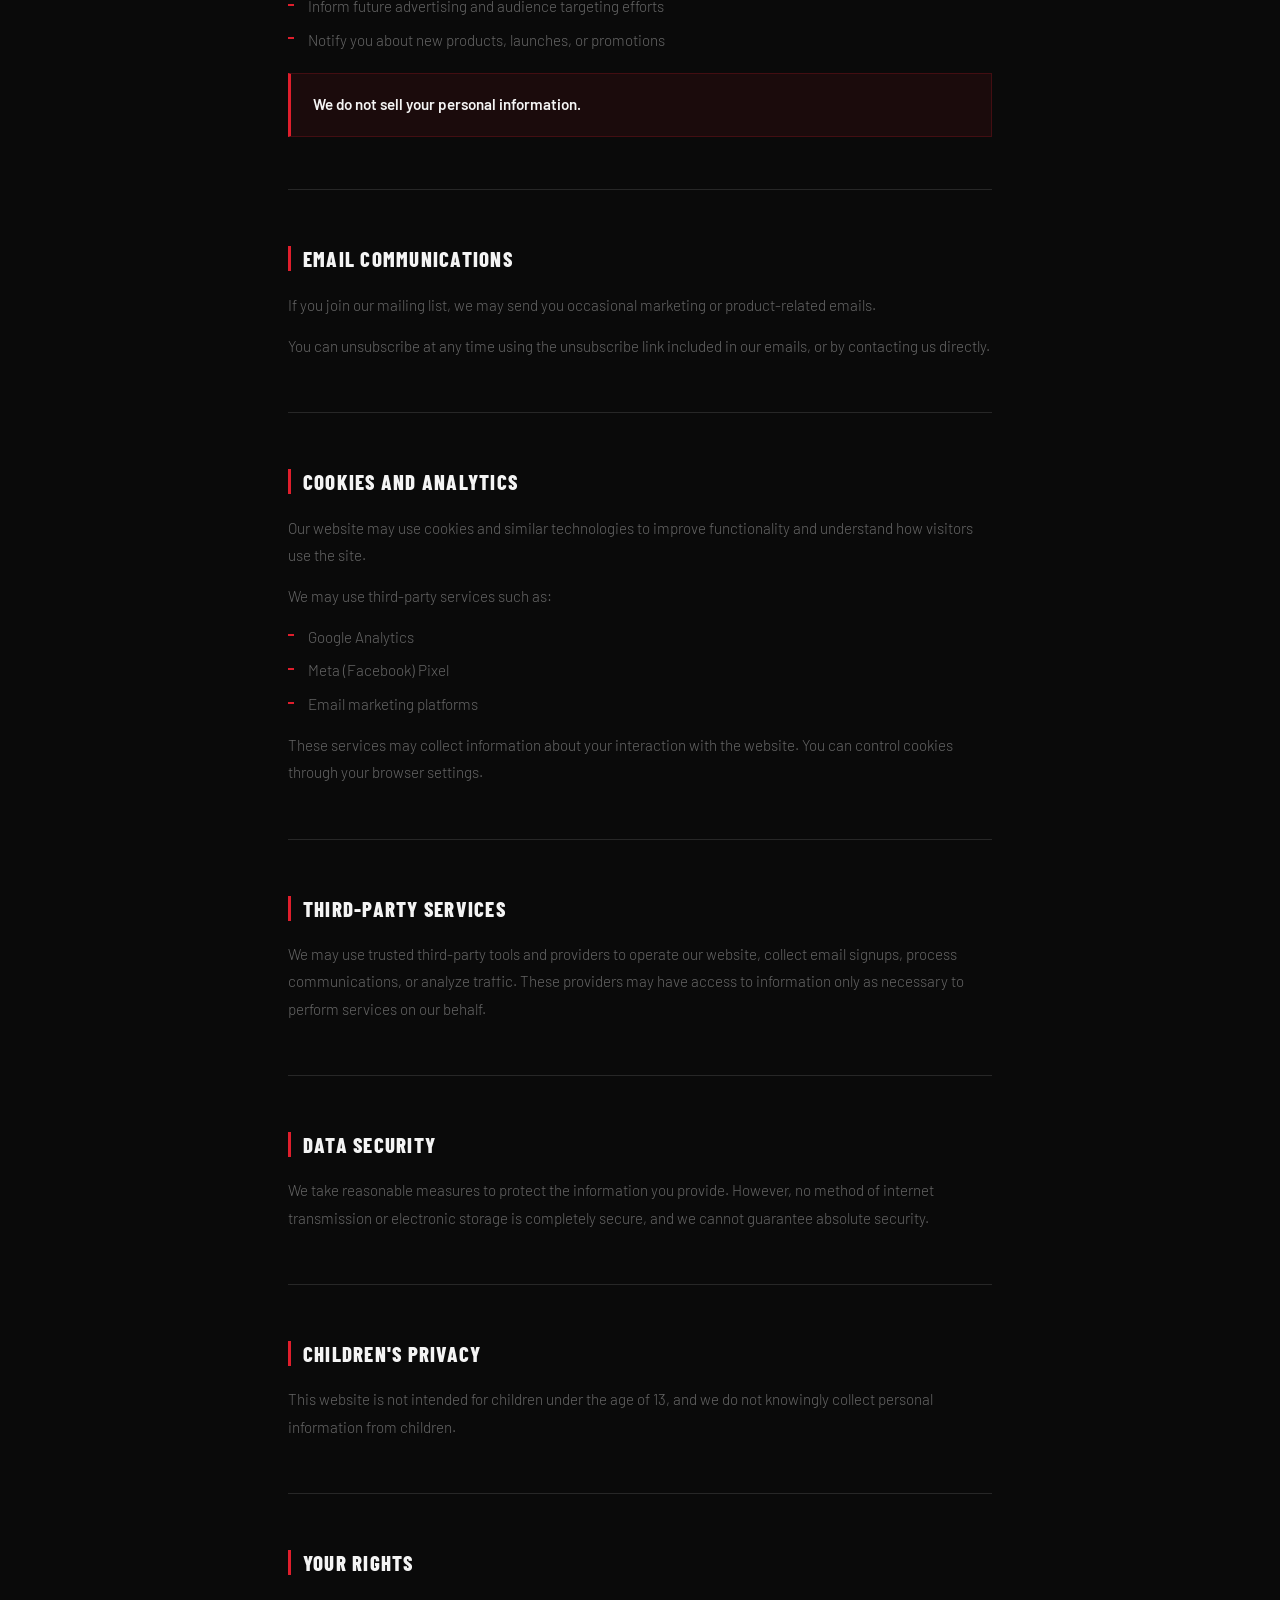
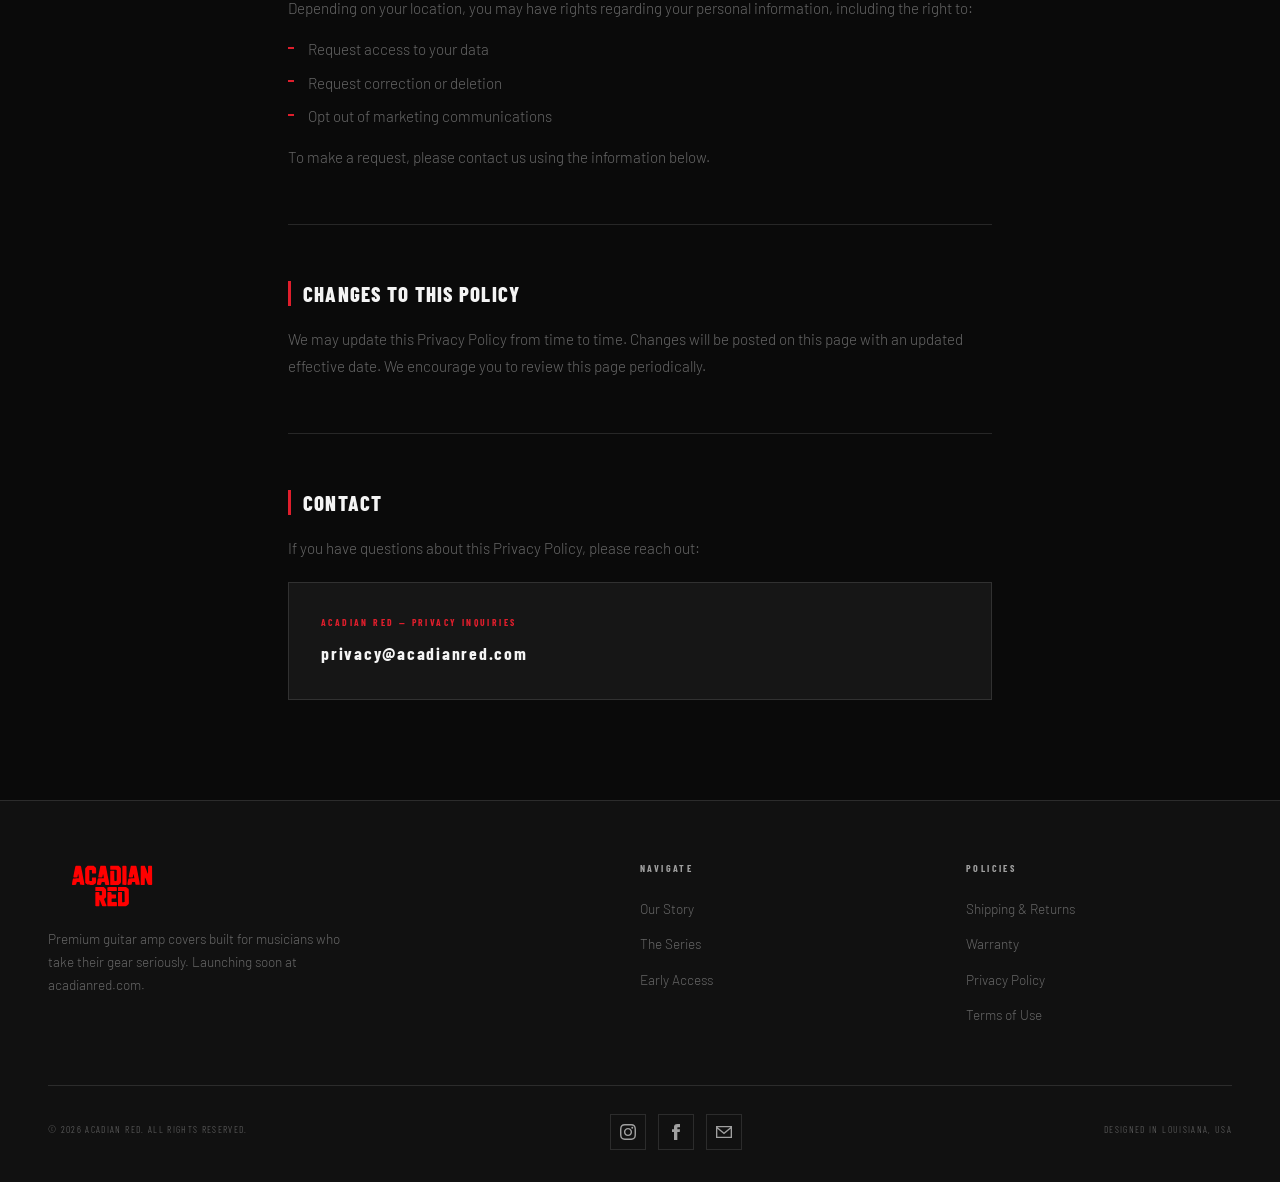
==== commit 267ca166: "Update privacy-policy.html" ====
--- a/privacy-policy.html
+++ b/privacy-policy.html
@@ -282,7 +282,7 @@
     <div class="policy-hero-inner">
       <div class="section-label">Legal</div>
       <h1>Privacy <span>Policy</span></h1>
-      <p class="policy-effective">Effective Date: [Effective Date]</p>
+      <p class="policy-effective">Effective Date: May 8, 2026</p>
     </div>
   </div>
 
